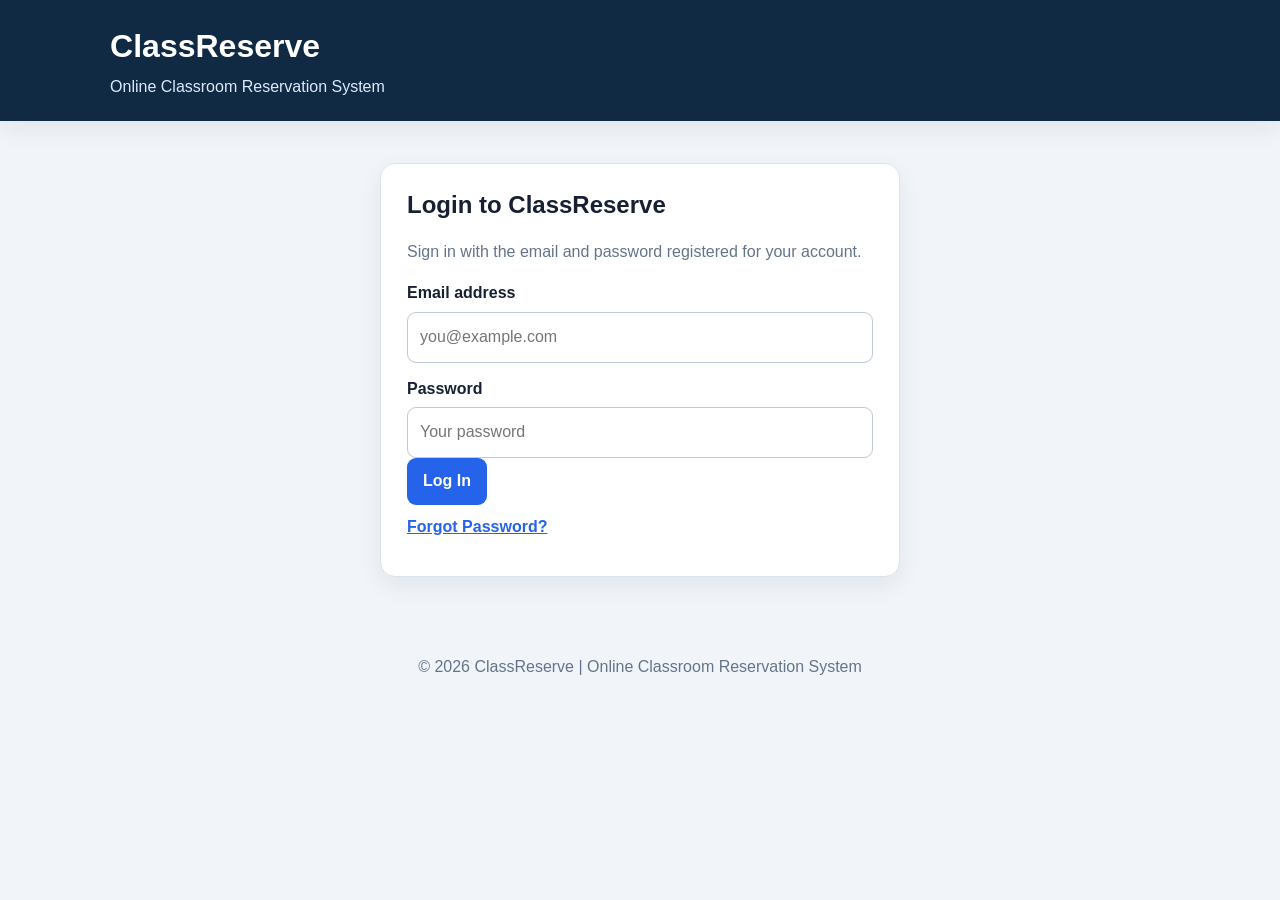
==== onlineclassroomreservationsystem-main/index.html @ c758999a "Add files via upload" ====
<!DOCTYPE html>
<html lang="en">
<head>
  <meta charset="UTF-8">
  <meta name="viewport" content="width=device-width, initial-scale=1.0">
  <title>ClassReserve | Classroom Reservation System</title>
  <link rel="stylesheet" href="style.css">
</head>
<body>
  <header class="site-header"><div class="container"><div><h1>ClassReserve</h1><p>Online Classroom Reservation System</p></div></div></header>
  <main class="container">
    <section id="login-section" class="card auth-card">
      <h2>Login to ClassReserve</h2>
      <p>Sign in with the email and password registered for your account.</p>
      <form id="login-form">
        <label for="email">Email address</label><input type="email" id="email" placeholder="you@example.com" autocomplete="username" required>
        <label for="password">Password</label><input type="password" id="password" placeholder="Your password" autocomplete="current-password" required>
        <p id="login-error" class="message error" role="alert" hidden></p>
        <button id="login-button" class="primary-button" type="submit">Log In</button>
      </form>
      <button id="forgot-password-button" class="link-button" type="button">Forgot Password?</button>
      <form id="reset-password-form" hidden>
        <h3>Reset your password</h3><p>Enter your account email. Supabase will send you a password-reset link.</p>
        <label for="reset-email">Email address</label><input type="email" id="reset-email" required>
        <button class="primary-button" type="submit">Send reset email</button>
      </form>
      <form id="new-password-form" hidden>
        <h3>Choose a new password</h3><label for="new-password">New password</label><input type="password" id="new-password" minlength="8" required>
        <button class="primary-button" type="submit">Save new password</button>
      </form>
    </section>

    <section id="dashboard-section" class="card" hidden>
      <div class="dashboard-header"><div><h2 id="dashboard-title">Dashboard</h2><p id="welcome-message"></p></div><button id="logout-button" class="logout-button" type="button">Log Out</button></div>
      <nav class="navigation" aria-label="Main navigation">
        <button type="button" data-view="dashboard" class="nav-dashboard">Dashboard</button>
        <button type="button" data-view="rooms" class="nav-rooms">Classrooms</button>
        <button type="button" data-view="reservations" class="nav-reservations">Reservations / Requests</button>
        <button type="button" data-view="history" class="nav-history">Request History</button>
      </nav>
      <p id="app-message" class="message" role="status" aria-live="polite"></p>
      <div id="dashboard-content" aria-live="polite"></div>
    </section>
  </main>
  <footer><p>© 2026 ClassReserve | Online Classroom Reservation System</p></footer>
  <script src="supabase-config.js"></script>
  <script type="module" src="script.js"></script>
</body>
</html>
---- onlineclassroomreservationsystem-main/style.css ----
:root{--ink:#172033;--muted:#64748b;--bg:#f1f5f9;--white:#fff;--line:#dbe3ee;--blue:#2563eb;--blue-dark:#1d4ed8;--teal:#0f766e;--purple:#7c3aed;--amber:#b45309;--green:#15803d;--red:#b91c1c;--radius:15px;--shadow:0 8px 24px rgba(15,23,42,.07)}
*{box-sizing:border-box}body{margin:0;background:var(--bg);color:var(--ink);font:16px/1.55 Inter,"Segoe UI",Arial,sans-serif}button,input{font:inherit}button{cursor:pointer;border:0;border-radius:9px;padding:11px 16px;color:#fff;font-weight:700}button:disabled{opacity:.55;cursor:not-allowed}.site-header{background:#102a43;color:#fff;padding:22px 5%;box-shadow:var(--shadow)}.site-header h1{margin:0;color:#fff}.site-header p{margin:3px 0 0;color:#dbeafe}.container{width:min(1120px,92%);margin:auto}.card{margin:30px 0;background:var(--white);padding:26px;border:1px solid var(--line);border-radius:var(--radius);box-shadow:var(--shadow)}.auth-card{max-width:520px;margin:42px auto}h2,h3{line-height:1.25}h2{margin-top:0}p{color:var(--muted)}label{display:block;margin:14px 0 6px;font-weight:700}input{width:100%;padding:12px;border:1px solid #bdc9d8;border-radius:9px;background:#fff}input:focus{outline:3px solid #bfdbfe;border-color:var(--blue)}.primary-button{background:var(--blue)}.primary-button:hover{background:var(--blue-dark)}.link-button{background:transparent;color:var(--blue);padding:10px 0;text-decoration:underline}.secondary-button,.logout-button{background:#475569}.dashboard-header{display:flex;justify-content:space-between;align-items:center;gap:16px}.navigation{display:flex;flex-wrap:wrap;gap:10px;margin:20px 0;padding:12px;background:#eef2f7;border-radius:12px}.navigation button{background:#475569}.navigation .nav-dashboard{background:#2563eb}.navigation .nav-rooms{background:#0f766e}.navigation .nav-reservations{background:#b45309}.navigation .nav-history{background:#7c3aed}.navigation button.active{outline:3px solid #0f172a;outline-offset:2px;filter:brightness(.88)}.stat-grid{display:grid;grid-template-columns:repeat(auto-fit,minmax(190px,1fr));gap:14px}.stat-card{padding:20px;border-radius:12px;background:#eff6ff;border-left:5px solid var(--blue)}.stat-card span{display:block;color:var(--muted);font-weight:700}.stat-card strong{font-size:2rem;color:var(--blue)}.pending-stat{background:#fffbeb;border-color:#d97706}.pending-stat strong{color:#b45309}.room-grid{display:grid;grid-template-columns:repeat(auto-fit,minmax(220px,1fr));gap:16px}.room-card{padding:20px;border:1px solid var(--line);border-radius:12px;background:#f8fafc}.room-card h4{margin:0;color:#0f766e;font-size:1.1rem}.booking-form{max-width:560px}.booking-form button{margin-top:16px}.table-wrap{overflow-x:auto}table{width:100%;border-collapse:collapse;background:#fff}th,td{padding:13px;text-align:left;border-bottom:1px solid var(--line);white-space:nowrap}th{background:#eaf0f8}.status{display:inline-block;padding:5px 11px;border-radius:20px;font-weight:800;font-size:.85rem}.status-pending{background:#fef3c7;color:#92400e}.status-approved{background:#dcfce7;color:#166534}.status-rejected{background:#fee2e2;color:#991b1b}.approve-button{background:#15803d;padding:8px 12px}.reject-button{background:#b91c1c;padding:8px 12px}.message{font-weight:650}.error{color:#b91c1c}.success{color:#15803d}.muted{color:var(--muted)}footer{text-align:center;padding:20px;color:var(--muted)}[hidden]{display:none!important}@media(max-width:600px){.dashboard-header{align-items:flex-start;flex-direction:column}.card{padding:18px}.navigation{display:grid;grid-template-columns:1fr 1fr}.navigation button{padding:10px 7px;font-size:.9rem}}
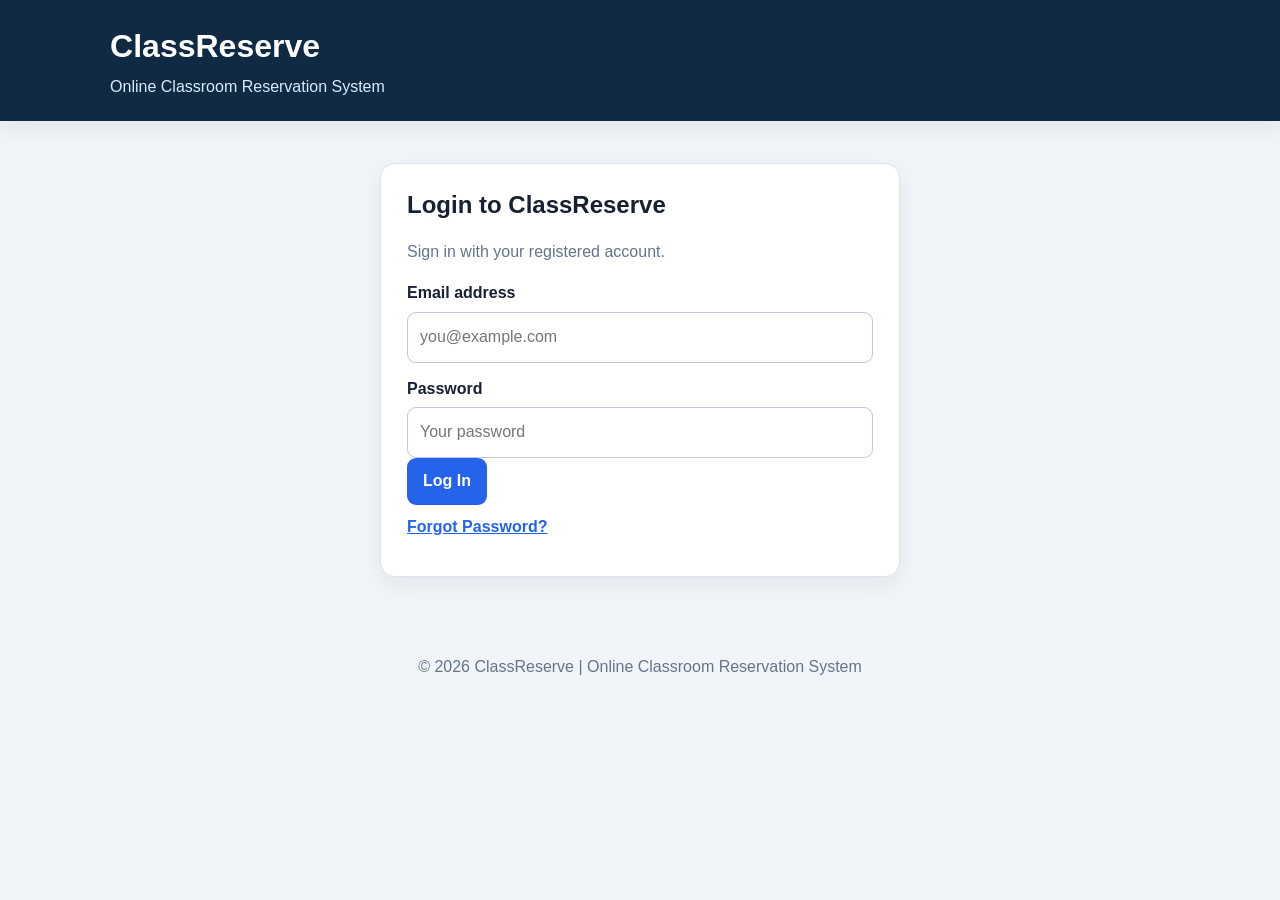
==== commit 1cf08e9d: "Update index.html" ====
--- a/onlineclassroomreservationsystem-main/index.html
+++ b/onlineclassroomreservationsystem-main/index.html
@@ -6,44 +6,163 @@
   <title>ClassReserve | Classroom Reservation System</title>
   <link rel="stylesheet" href="style.css">
 </head>
+
 <body>
-  <header class="site-header"><div class="container"><div><h1>ClassReserve</h1><p>Online Classroom Reservation System</p></div></div></header>
+
+  <header class="site-header">
+    <div class="container">
+      <h1>ClassReserve</h1>
+      <p>Online Classroom Reservation System</p>
+    </div>
+  </header>
+
   <main class="container">
+
+    <!-- LOGIN PAGE -->
     <section id="login-section" class="card auth-card">
       <h2>Login to ClassReserve</h2>
-      <p>Sign in with the email and password registered for your account.</p>
+      <p>Sign in with your registered account.</p>
+
       <form id="login-form">
-        <label for="email">Email address</label><input type="email" id="email" placeholder="you@example.com" autocomplete="username" required>
-        <label for="password">Password</label><input type="password" id="password" placeholder="Your password" autocomplete="current-password" required>
-        <p id="login-error" class="message error" role="alert" hidden></p>
-        <button id="login-button" class="primary-button" type="submit">Log In</button>
+        <label for="email">Email address</label>
+        <input type="email" id="email"
+               placeholder="you@example.com"
+               autocomplete="username" required>
+
+        <label for="password">Password</label>
+        <input type="password" id="password"
+               placeholder="Your password"
+               autocomplete="current-password" required>
+
+        <p id="login-error" class="message error"
+           role="alert" hidden></p>
+
+        <button id="login-button"
+                class="primary-button" type="submit">
+          Log In
+        </button>
       </form>
-      <button id="forgot-password-button" class="link-button" type="button">Forgot Password?</button>
+
+      <button id="forgot-password-button"
+              class="link-button" type="button">
+        Forgot Password?
+      </button>
+
       <form id="reset-password-form" hidden>
-        <h3>Reset your password</h3><p>Enter your account email. Supabase will send you a password-reset link.</p>
-        <label for="reset-email">Email address</label><input type="email" id="reset-email" required>
-        <button class="primary-button" type="submit">Send reset email</button>
+        <h3>Reset your password</h3>
+        <p>Enter your email to receive a reset link.</p>
+
+        <label for="reset-email">Email address</label>
+        <input type="email" id="reset-email" required>
+
+        <button class="primary-button" type="submit">
+          Send reset email
+        </button>
       </form>
+
       <form id="new-password-form" hidden>
-        <h3>Choose a new password</h3><label for="new-password">New password</label><input type="password" id="new-password" minlength="8" required>
-        <button class="primary-button" type="submit">Save new password</button>
+        <h3>Choose a new password</h3>
+
+        <label for="new-password">New password</label>
+        <input type="password" id="new-password"
+               minlength="8" required>
+
+        <button class="primary-button" type="submit">
+          Save new password
+        </button>
       </form>
     </section>
 
+    <!-- MAIN DASHBOARD -->
     <section id="dashboard-section" class="card" hidden>
-      <div class="dashboard-header"><div><h2 id="dashboard-title">Dashboard</h2><p id="welcome-message"></p></div><button id="logout-button" class="logout-button" type="button">Log Out</button></div>
-      <nav class="navigation" aria-label="Main navigation">
-        <button type="button" data-view="dashboard" class="nav-dashboard">Dashboard</button>
-        <button type="button" data-view="rooms" class="nav-rooms">Classrooms</button>
-        <button type="button" data-view="reservations" class="nav-reservations">Reservations / Requests</button>
-        <button type="button" data-view="history" class="nav-history">Request History</button>
-      </nav>
-      <p id="app-message" class="message" role="status" aria-live="polite"></p>
-      <div id="dashboard-content" aria-live="polite"></div>
+
+      <div class="dashboard-header">
+        <div>
+          <h2 id="dashboard-title">Dashboard</h2>
+          <p id="welcome-message"></p>
+        </div>
+
+        <button id="logout-button"
+                class="logout-button" type="button">
+          Log Out
+        </button>
+      </div>
+
+      <div class="dashboard-layout">
+
+        <!-- SIDEBAR -->
+        <aside class="dashboard-sidebar">
+
+          <div class="sidebar-brand">
+            <span class="brand-mark">CR</span>
+            <div>
+              <strong>ClassReserve</strong>
+              <small>Campus Management</small>
+            </div>
+          </div>
+
+          <p class="sidebar-label">WORKSPACE</p>
+
+          <nav class="navigation"
+               aria-label="Main navigation">
+
+            <button type="button"
+                    data-view="dashboard"
+                    class="nav-dashboard">
+              Overview
+            </button>
+
+            <button type="button"
+                    data-view="rooms"
+                    class="nav-rooms">
+              Classrooms
+            </button>
+
+            <button type="button"
+                    data-view="reservations"
+                    class="nav-reservations">
+              Reservation Requests
+            </button>
+
+            <button type="button"
+                    data-view="history"
+                    class="nav-history">
+              Reservation History
+            </button>
+
+          </nav>
+
+          <div class="sidebar-bottom">
+            <small>ClassReserve Campus Edition</small>
+          </div>
+
+        </aside>
+
+        <!-- DASHBOARD CONTENT -->
+        <div class="dashboard-main">
+
+          <p id="app-message"
+             class="message"
+             role="status"
+             aria-live="polite"></p>
+
+          <div id="dashboard-content"
+               aria-live="polite"></div>
+
+        </div>
+
+      </div>
+
     </section>
+
   </main>
-  <footer><p>© 2026 ClassReserve | Online Classroom Reservation System</p></footer>
+
+  <footer>
+    <p>© 2026 ClassReserve | Online Classroom Reservation System</p>
+  </footer>
+
   <script src="supabase-config.js"></script>
   <script type="module" src="script.js"></script>
+
 </body>
 </html>
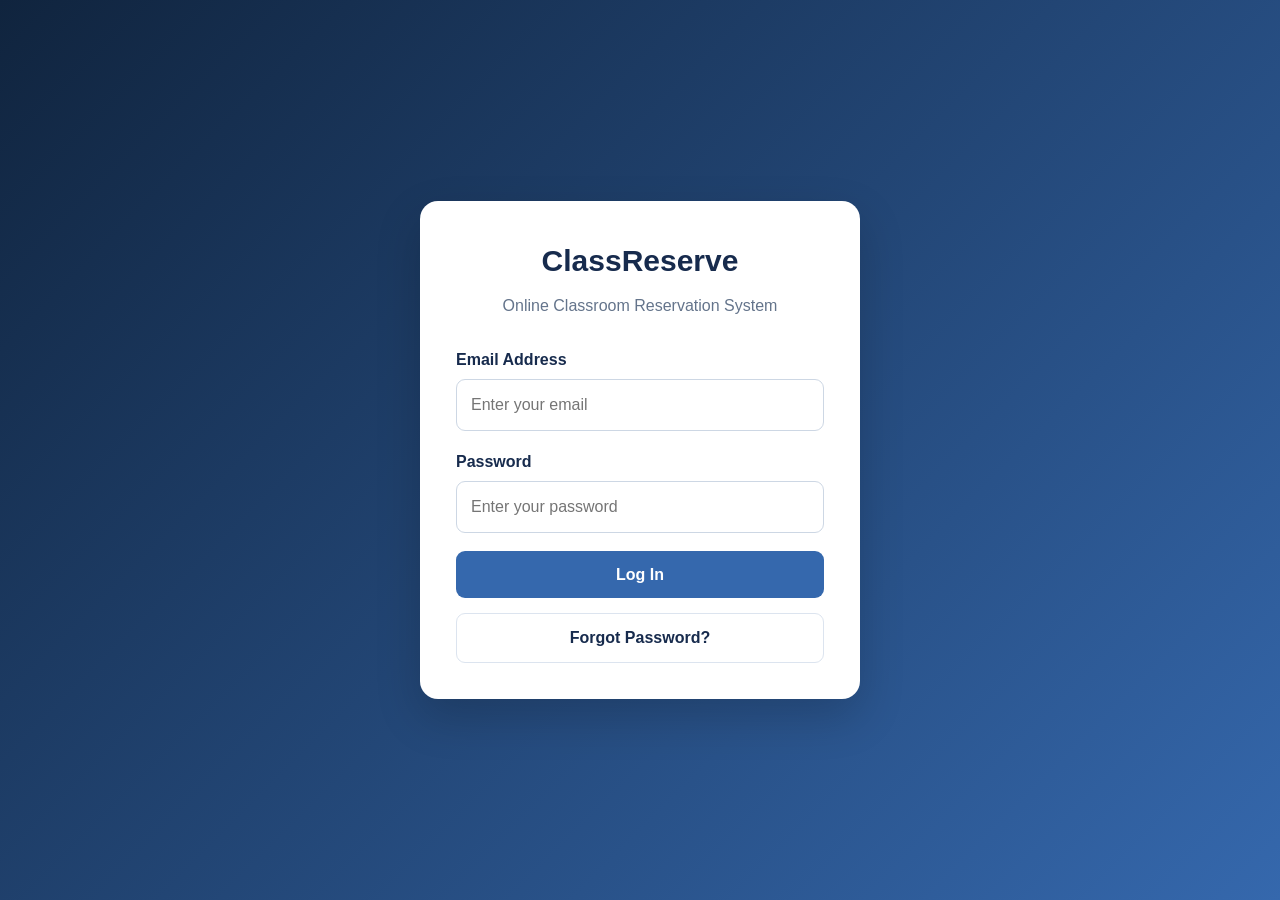
==== commit 96165471: "Update index.html" ====
--- a/onlineclassroomreservationsystem-main/index.html
+++ b/onlineclassroomreservationsystem-main/index.html
@@ -1,168 +1,228 @@
+
 <!DOCTYPE html>
 <html lang="en">
 <head>
   <meta charset="UTF-8">
   <meta name="viewport" content="width=device-width, initial-scale=1.0">
-  <title>ClassReserve | Classroom Reservation System</title>
+
+  <title>ClassReserve | Online Classroom Reservation System</title>
+
   <link rel="stylesheet" href="style.css">
 </head>
 
 <body>
 
-  <header class="site-header">
-    <div class="container">
+  <!-- LOGIN PAGE -->
+  <section id="login-section" class="login-page">
+
+    <div class="login-card">
+
       <h1>ClassReserve</h1>
-      <p>Online Classroom Reservation System</p>
-    </div>
-  </header>
-
-  <main class="container">
-
-    <!-- LOGIN PAGE -->
-    <section id="login-section" class="card auth-card">
-      <h2>Login to ClassReserve</h2>
-      <p>Sign in with your registered account.</p>
+      <p class="login-subtitle">
+        Online Classroom Reservation System
+      </p>
 
       <form id="login-form">
-        <label for="email">Email address</label>
-        <input type="email" id="email"
-               placeholder="you@example.com"
-               autocomplete="username" required>
-
-        <label for="password">Password</label>
-        <input type="password" id="password"
-               placeholder="Your password"
-               autocomplete="current-password" required>
-
-        <p id="login-error" class="message error"
-           role="alert" hidden></p>
-
-        <button id="login-button"
-                class="primary-button" type="submit">
+
+        <div class="form-group">
+          <label for="email">Email Address</label>
+          <input
+            type="email"
+            id="email"
+            placeholder="Enter your email"
+            autocomplete="email"
+            required
+          >
+        </div>
+
+        <div class="form-group">
+          <label for="password">Password</label>
+          <input
+            type="password"
+            id="password"
+            placeholder="Enter your password"
+            autocomplete="current-password"
+            required
+          >
+        </div>
+
+        <button
+          type="submit"
+          id="login-button"
+          class="btn btn-primary"
+        >
           Log In
         </button>
+
+        <p id="login-error" hidden></p>
+
       </form>
 
-      <button id="forgot-password-button"
-              class="link-button" type="button">
+      <button
+        type="button"
+        id="forgot-password-button"
+        class="btn btn-outline"
+        style="margin-top: 15px; width: 100%;"
+      >
         Forgot Password?
       </button>
 
-      <form id="reset-password-form" hidden>
-        <h3>Reset your password</h3>
-        <p>Enter your email to receive a reset link.</p>
-
-        <label for="reset-email">Email address</label>
-        <input type="email" id="reset-email" required>
-
-        <button class="primary-button" type="submit">
-          Send reset email
+      <form
+        id="reset-password-form"
+        class="hidden"
+        style="margin-top: 20px;"
+      >
+        <h3>Reset Password</h3>
+
+        <div class="form-group">
+          <label for="reset-email">Email Address</label>
+          <input
+            type="email"
+            id="reset-email"
+            placeholder="Enter your registered email"
+            required
+          >
+        </div>
+
+        <button type="submit">
+          Send Reset Link
         </button>
       </form>
 
-      <form id="new-password-form" hidden>
-        <h3>Choose a new password</h3>
-
-        <label for="new-password">New password</label>
-        <input type="password" id="new-password"
-               minlength="8" required>
-
-        <button class="primary-button" type="submit">
-          Save new password
+      <form
+        id="new-password-form"
+        class="hidden"
+        style="margin-top: 20px;"
+      >
+        <h3>Set New Password</h3>
+
+        <div class="form-group">
+          <label for="new-password">New Password</label>
+          <input
+            type="password"
+            id="new-password"
+            minlength="6"
+            required
+          >
+        </div>
+
+        <button type="submit">
+          Update Password
         </button>
       </form>
-    </section>
-
-    <!-- MAIN DASHBOARD -->
-    <section id="dashboard-section" class="card" hidden>
-
-      <div class="dashboard-header">
-        <div>
-          <h2 id="dashboard-title">Dashboard</h2>
-          <p id="welcome-message"></p>
-        </div>
-
-        <button id="logout-button"
-                class="logout-button" type="button">
-          Log Out
-        </button>
-      </div>
-
-      <div class="dashboard-layout">
-
-        <!-- SIDEBAR -->
-        <aside class="dashboard-sidebar">
-
-          <div class="sidebar-brand">
-            <span class="brand-mark">CR</span>
-            <div>
-              <strong>ClassReserve</strong>
-              <small>Campus Management</small>
-            </div>
+
+    </div>
+  </section>
+
+
+  <!-- MAIN DASHBOARD -->
+  <section id="dashboard-section" class="hidden">
+
+    <div class="dashboard-layout">
+
+      <!-- SIDEBAR -->
+      <aside class="dashboard-sidebar">
+
+        <div class="sidebar-brand">
+          <h2>ClassReserve</h2>
+          <p>Classroom Management System</p>
+        </div>
+
+        <nav class="sidebar-nav" aria-label="Main navigation">
+
+          <button
+            type="button"
+            class="active"
+            data-view="dashboard"
+          >
+            Dashboard
+          </button>
+
+          <button
+            type="button"
+            data-view="rooms"
+          >
+            Classrooms
+          </button>
+
+          <button
+            type="button"
+            data-view="reservations"
+          >
+            Reservations / Requests
+          </button>
+
+          <button
+            type="button"
+            data-view="history"
+          >
+            Request History
+          </button>
+
+        </nav>
+
+        <div class="sidebar-footer">
+          <button type="button" id="logout-button">
+            Log Out
+          </button>
+        </div>
+
+      </aside>
+
+
+      <!-- DASHBOARD CONTENT -->
+      <main class="dashboard-main">
+
+        <header class="dashboard-header">
+
+          <div>
+            <h1 id="dashboard-title">
+              ClassReserve Dashboard
+            </h1>
+
+            <p id="welcome-message">
+              Welcome to ClassReserve
+            </p>
           </div>
 
-          <p class="sidebar-label">WORKSPACE</p>
-
-          <nav class="navigation"
-               aria-label="Main navigation">
-
-            <button type="button"
-                    data-view="dashboard"
-                    class="nav-dashboard">
-              Overview
-            </button>
-
-            <button type="button"
-                    data-view="rooms"
-                    class="nav-rooms">
-              Classrooms
-            </button>
-
-            <button type="button"
-                    data-view="reservations"
-                    class="nav-reservations">
-              Reservation Requests
-            </button>
-
-            <button type="button"
-                    data-view="history"
-                    class="nav-history">
-              Reservation History
-            </button>
-
-          </nav>
-
-          <div class="sidebar-bottom">
-            <small>ClassReserve Campus Edition</small>
+          <div class="header-actions">
+            <span class="role-badge">
+              Classroom Reservation System
+            </span>
           </div>
 
-        </aside>
-
-        <!-- DASHBOARD CONTENT -->
-        <div class="dashboard-main">
-
-          <p id="app-message"
-             class="message"
-             role="status"
-             aria-live="polite"></p>
-
-          <div id="dashboard-content"
-               aria-live="polite"></div>
-
-        </div>
-
-      </div>
-
-    </section>
-
-  </main>
-
-  <footer>
-    <p>© 2026 ClassReserve | Online Classroom Reservation System</p>
-  </footer>
-
+        </header>
+
+        <!-- NOTIFICATIONS -->
+        <div id="app-message" hidden></div>
+
+        <!-- DYNAMIC CONTENT -->
+        <div id="dashboard-content">
+
+          <div class="loading">
+            Loading dashboard...
+          </div>
+
+        </div>
+
+        <footer class="app-footer">
+          ClassReserve &copy; 2026
+          | Online Classroom Reservation System
+        </footer>
+
+      </main>
+
+    </div>
+
+  </section>
+
+
+  <!-- SUPABASE CONFIGURATION -->
   <script src="supabase-config.js"></script>
+
+  <!-- MAIN JAVASCRIPT -->
   <script type="module" src="script.js"></script>
 
 </body>
 </html>
+
--- a/onlineclassroomreservationsystem-main/style.css
+++ b/onlineclassroomreservationsystem-main/style.css
@@ -1,2 +1,668 @@
-:root{--ink:#172033;--muted:#64748b;--bg:#f1f5f9;--white:#fff;--line:#dbe3ee;--blue:#2563eb;--blue-dark:#1d4ed8;--teal:#0f766e;--purple:#7c3aed;--amber:#b45309;--green:#15803d;--red:#b91c1c;--radius:15px;--shadow:0 8px 24px rgba(15,23,42,.07)}
-*{box-sizing:border-box}body{margin:0;background:var(--bg);color:var(--ink);font:16px/1.55 Inter,"Segoe UI",Arial,sans-serif}button,input{font:inherit}button{cursor:pointer;border:0;border-radius:9px;padding:11px 16px;color:#fff;font-weight:700}button:disabled{opacity:.55;cursor:not-allowed}.site-header{background:#102a43;color:#fff;padding:22px 5%;box-shadow:var(--shadow)}.site-header h1{margin:0;color:#fff}.site-header p{margin:3px 0 0;color:#dbeafe}.container{width:min(1120px,92%);margin:auto}.card{margin:30px 0;background:var(--white);padding:26px;border:1px solid var(--line);border-radius:var(--radius);box-shadow:var(--shadow)}.auth-card{max-width:520px;margin:42px auto}h2,h3{line-height:1.25}h2{margin-top:0}p{color:var(--muted)}label{display:block;margin:14px 0 6px;font-weight:700}input{width:100%;padding:12px;border:1px solid #bdc9d8;border-radius:9px;background:#fff}input:focus{outline:3px solid #bfdbfe;border-color:var(--blue)}.primary-button{background:var(--blue)}.primary-button:hover{background:var(--blue-dark)}.link-button{background:transparent;color:var(--blue);padding:10px 0;text-decoration:underline}.secondary-button,.logout-button{background:#475569}.dashboard-header{display:flex;justify-content:space-between;align-items:center;gap:16px}.navigation{display:flex;flex-wrap:wrap;gap:10px;margin:20px 0;padding:12px;background:#eef2f7;border-radius:12px}.navigation button{background:#475569}.navigation .nav-dashboard{background:#2563eb}.navigation .nav-rooms{background:#0f766e}.navigation .nav-reservations{background:#b45309}.navigation .nav-history{background:#7c3aed}.navigation button.active{outline:3px solid #0f172a;outline-offset:2px;filter:brightness(.88)}.stat-grid{display:grid;grid-template-columns:repeat(auto-fit,minmax(190px,1fr));gap:14px}.stat-card{padding:20px;border-radius:12px;background:#eff6ff;border-left:5px solid var(--blue)}.stat-card span{display:block;color:var(--muted);font-weight:700}.stat-card strong{font-size:2rem;color:var(--blue)}.pending-stat{background:#fffbeb;border-color:#d97706}.pending-stat strong{color:#b45309}.room-grid{display:grid;grid-template-columns:repeat(auto-fit,minmax(220px,1fr));gap:16px}.room-card{padding:20px;border:1px solid var(--line);border-radius:12px;background:#f8fafc}.room-card h4{margin:0;color:#0f766e;font-size:1.1rem}.booking-form{max-width:560px}.booking-form button{margin-top:16px}.table-wrap{overflow-x:auto}table{width:100%;border-collapse:collapse;background:#fff}th,td{padding:13px;text-align:left;border-bottom:1px solid var(--line);white-space:nowrap}th{background:#eaf0f8}.status{display:inline-block;padding:5px 11px;border-radius:20px;font-weight:800;font-size:.85rem}.status-pending{background:#fef3c7;color:#92400e}.status-approved{background:#dcfce7;color:#166534}.status-rejected{background:#fee2e2;color:#991b1b}.approve-button{background:#15803d;padding:8px 12px}.reject-button{background:#b91c1c;padding:8px 12px}.message{font-weight:650}.error{color:#b91c1c}.success{color:#15803d}.muted{color:var(--muted)}footer{text-align:center;padding:20px;color:var(--muted)}[hidden]{display:none!important}@media(max-width:600px){.dashboard-header{align-items:flex-start;flex-direction:column}.card{padding:18px}.navigation{display:grid;grid-template-columns:1fr 1fr}.navigation button{padding:10px 7px;font-size:.9rem}}
+
+/* ======================================
+   CLASSRESERVE - MODERN UNIVERSITY UI
+   ====================================== */
+
+:root {
+  --navy: #172b4d;
+  --navy-dark: #10243e;
+  --blue: #3568ad;
+  --blue-light: #eaf2ff;
+  --background: #f3f6fa;
+  --white: #ffffff;
+  --text: #24344d;
+  --muted: #64748b;
+  --border: #dce4ef;
+  --success: #16835d;
+  --warning: #b7791f;
+  --danger: #c43c45;
+  --radius: 14px;
+  --shadow: 0 8px 28px rgba(20, 43, 78, 0.07);
+}
+
+* {
+  box-sizing: border-box;
+}
+
+body {
+  margin: 0;
+  font-family: Arial, Helvetica, sans-serif;
+  background: var(--background);
+  color: var(--text);
+  line-height: 1.6;
+}
+
+h1, h2, h3, h4 {
+  color: var(--navy);
+  margin-top: 0;
+}
+
+p {
+  margin-top: 0;
+}
+
+button, input, select, textarea {
+  font: inherit;
+}
+
+button {
+  cursor: pointer;
+}
+
+button:disabled {
+  opacity: 0.55;
+  cursor: not-allowed;
+}
+
+a {
+  color: var(--blue);
+  text-decoration: none;
+}
+
+a:hover {
+  text-decoration: underline;
+}
+
+/* GENERAL */
+
+.hidden,
+[hidden] {
+  display: none !important;
+}
+
+.container {
+  width: min(1150px, 94%);
+  margin: 0 auto;
+}
+
+.card,
+.panel,
+.stat-card {
+  background: var(--white);
+  border: 1px solid var(--border);
+  border-radius: var(--radius);
+  padding: 24px;
+  box-shadow: var(--shadow);
+}
+
+.muted,
+.text-muted {
+  color: var(--muted);
+}
+
+.section-title {
+  margin-bottom: 20px;
+  font-size: 23px;
+  font-weight: 700;
+}
+
+/* BUTTONS */
+
+.btn,
+button[type="submit"] {
+  background: var(--blue);
+  color: var(--white);
+  border: none;
+  border-radius: 9px;
+  padding: 11px 18px;
+  font-weight: 600;
+  transition: 0.2s ease;
+}
+
+.btn:hover,
+button[type="submit"]:hover {
+  background: #28548f;
+}
+
+.btn-primary {
+  background: var(--blue);
+  color: white;
+}
+
+.btn-success {
+  background: var(--success);
+  color: white;
+}
+
+.btn-danger {
+  background: var(--danger);
+  color: white;
+}
+
+.btn-secondary {
+  background: #e9eef5;
+  color: var(--navy);
+}
+
+.btn-outline {
+  background: transparent;
+  border: 1px solid var(--border);
+  color: var(--navy);
+}
+
+.btn-small {
+  padding: 7px 12px;
+  font-size: 13px;
+}
+
+/* FORMS */
+
+.form-group {
+  margin-bottom: 18px;
+}
+
+label {
+  display: block;
+  margin-bottom: 7px;
+  font-weight: 600;
+  color: var(--navy);
+}
+
+input,
+select,
+textarea {
+  width: 100%;
+  padding: 12px 14px;
+  border: 1px solid #cdd7e4;
+  border-radius: 9px;
+  background: white;
+  color: var(--text);
+  outline: none;
+}
+
+input:focus,
+select:focus,
+textarea:focus {
+  border-color: var(--blue);
+  box-shadow: 0 0 0 3px rgba(53, 104, 173, 0.12);
+}
+
+textarea {
+  resize: vertical;
+  min-height: 100px;
+}
+
+/* LOGIN PAGE */
+
+.login-page,
+#login-section {
+  min-height: 100vh;
+  display: flex;
+  justify-content: center;
+  align-items: center;
+  padding: 30px 16px;
+  background: linear-gradient(135deg, #10243e, #3568ad);
+}
+
+.login-container,
+.login-card {
+  background: white;
+  width: 100%;
+  max-width: 440px;
+  padding: 36px;
+  border-radius: 18px;
+  box-shadow: 0 18px 45px rgba(0, 0, 0, 0.18);
+}
+
+.login-card h1,
+.login-container h1 {
+  text-align: center;
+  margin-bottom: 8px;
+  font-size: 30px;
+}
+
+.login-subtitle {
+  text-align: center;
+  color: var(--muted);
+  margin-bottom: 28px;
+}
+
+#login-form button[type="submit"] {
+  width: 100%;
+}
+
+#login-error {
+  color: var(--danger);
+  margin-top: 12px;
+  font-size: 14px;
+}
+
+/* DASHBOARD LAYOUT */
+
+.dashboard-layout {
+  display: flex;
+  min-height: 100vh;
+}
+
+.dashboard-sidebar {
+  width: 250px;
+  min-width: 250px;
+  background: var(--navy);
+  color: white;
+  padding: 28px 16px;
+  display: flex;
+  flex-direction: column;
+}
+
+.sidebar-brand {
+  padding: 0 14px 26px;
+  border-bottom: 1px solid rgba(255, 255, 255, 0.12);
+  margin-bottom: 25px;
+}
+
+.sidebar-brand h1,
+.sidebar-brand h2 {
+  color: white;
+  margin-bottom: 4px;
+  font-size: 24px;
+}
+
+.sidebar-brand p {
+  font-size: 12px;
+  color: #bbcee6;
+  margin-bottom: 0;
+}
+
+.sidebar-nav {
+  display: flex;
+  flex-direction: column;
+  gap: 7px;
+}
+
+.sidebar-nav button,
+.sidebar-link,
+.nav-button {
+  width: 100%;
+  display: flex;
+  align-items: center;
+  text-align: left;
+  gap: 12px;
+  background: transparent;
+  color: #d5e1f2;
+  border: none;
+  border-radius: 9px;
+  padding: 13px 15px;
+  font-weight: 600;
+}
+
+.sidebar-nav button:hover,
+.sidebar-link:hover,
+.nav-button:hover {
+  background: rgba(255, 255, 255, 0.1);
+  color: white;
+}
+
+.sidebar-nav button.active,
+.sidebar-link.active,
+.nav-button.active {
+  background: var(--blue);
+  color: white;
+}
+
+.sidebar-footer {
+  margin-top: auto;
+  padding-top: 25px;
+}
+
+.sidebar-footer button {
+  width: 100%;
+  background: #284467;
+  color: white;
+  border: none;
+  padding: 12px;
+  border-radius: 9px;
+}
+
+/* MAIN CONTENT */
+
+.dashboard-main {
+  flex: 1;
+  min-width: 0;
+  padding: 30px 36px;
+}
+
+.dashboard-header {
+  display: flex;
+  justify-content: space-between;
+  align-items: center;
+  gap: 18px;
+  margin-bottom: 30px;
+}
+
+.dashboard-header h1,
+.dashboard-header h2 {
+  margin-bottom: 5px;
+}
+
+.dashboard-header p {
+  color: var(--muted);
+  margin-bottom: 0;
+}
+
+.header-actions {
+  display: flex;
+  align-items: center;
+  gap: 12px;
+}
+
+.role-badge {
+  background: var(--blue-light);
+  color: var(--blue);
+  padding: 7px 13px;
+  border-radius: 20px;
+  font-size: 13px;
+  font-weight: bold;
+}
+
+/* DASHBOARD STATISTICS */
+
+.stats-grid,
+.dashboard-stats {
+  display: grid;
+  grid-template-columns: repeat(4, minmax(0, 1fr));
+  gap: 18px;
+  margin-bottom: 26px;
+}
+
+.stat-card {
+  padding: 22px;
+}
+
+.stat-card h3,
+.stat-card .stat-label {
+  font-size: 13px;
+  color: var(--muted);
+  margin-bottom: 12px;
+  font-weight: 600;
+}
+
+.stat-card .stat-value,
+.stat-number {
+  font-size: 31px;
+  font-weight: 800;
+  color: var(--navy);
+  line-height: 1.2;
+}
+
+.stat-card .stat-description {
+  font-size: 12px;
+  color: var(--muted);
+  margin-top: 8px;
+}
+
+/* CONTENT SECTIONS */
+
+.content-grid {
+  display: grid;
+  grid-template-columns: repeat(2, minmax(0, 1fr));
+  gap: 20px;
+}
+
+.content-section {
+  background: white;
+  border: 1px solid var(--border);
+  border-radius: var(--radius);
+  padding: 24px;
+  margin-bottom: 22px;
+  box-shadow: var(--shadow);
+}
+
+.section-header {
+  display: flex;
+  justify-content: space-between;
+  align-items: center;
+  gap: 15px;
+  margin-bottom: 20px;
+}
+
+.section-header h2,
+.section-header h3 {
+  margin: 0;
+}
+
+/* CLASSROOM CARDS */
+
+.classroom-grid,
+.rooms-grid {
+  display: grid;
+  grid-template-columns: repeat(3, minmax(0, 1fr));
+  gap: 18px;
+}
+
+.classroom-card,
+.room-card {
+  background: white;
+  border: 1px solid var(--border);
+  border-radius: 13px;
+  padding: 22px;
+  box-shadow: var(--shadow);
+}
+
+.classroom-card h3,
+.room-card h3 {
+  font-size: 18px;
+  margin-bottom: 12px;
+}
+
+.room-details {
+  display: flex;
+  flex-direction: column;
+  gap: 8px;
+  color: var(--muted);
+  font-size: 14px;
+}
+
+.room-capacity {
+  color: var(--blue);
+  font-weight: 700;
+}
+
+/* TABLES */
+
+.table-container,
+.table-responsive {
+  width: 100%;
+  overflow-x: auto;
+  background: white;
+  border-radius: 12px;
+  border: 1px solid var(--border);
+}
+
+table {
+  width: 100%;
+  border-collapse: collapse;
+  font-size: 14px;
+}
+
+thead {
+  background: #eef3f9;
+}
+
+th {
+  text-align: left;
+  color: var(--navy);
+  padding: 14px 16px;
+  font-weight: 700;
+  white-space: nowrap;
+}
+
+td {
+  padding: 14px 16px;
+  border-top: 1px solid var(--border);
+}
+
+tbody tr:hover {
+  background: #f8fafd;
+}
+
+/* RESERVATION STATUS */
+
+.status,
+.status-badge {
+  display: inline-block;
+  padding: 5px 11px;
+  border-radius: 20px;
+  font-size: 12px;
+  font-weight: 700;
+}
+
+.status-pending {
+  background: #fff4da;
+  color: #a66a12;
+}
+
+.status-approved {
+  background: #def7eb;
+  color: #13764d;
+}
+
+.status-rejected {
+  background: #fde7e8;
+  color: #b9343e;
+}
+
+.status-cancelled {
+  background: #e9edf2;
+  color: #526174;
+}
+
+/* ALERTS */
+
+.alert,
+.message,
+#app-message {
+  padding: 13px 16px;
+  border-radius: 10px;
+  margin-bottom: 18px;
+  background: #eaf2ff;
+  color: #28548f;
+}
+
+.alert-success {
+  background: #e0f6eb;
+  color: #146d4c;
+}
+
+.alert-error,
+.error-message {
+  background: #fde9ea;
+  color: #b92f3c;
+}
+
+.alert-warning {
+  background: #fff4dc;
+  color: #9b6514;
+}
+
+/* EMPTY STATES */
+
+.empty-state {
+  padding: 35px 20px;
+  text-align: center;
+  color: var(--muted);
+}
+
+.empty-state h3 {
+  margin-bottom: 8px;
+}
+
+/* LOADING */
+
+.loading {
+  text-align: center;
+  padding: 30px;
+  color: var(--muted);
+}
+
+/* FOOTER */
+
+.app-footer {
+  text-align: center;
+  padding: 20px;
+  color: var(--muted);
+  font-size: 13px;
+}
+
+/* RESPONSIVE DESIGN */
+
+@media (max-width: 1100px) {
+  .stats-grid,
+  .dashboard-stats {
+    grid-template-columns: repeat(2, 1fr);
+  }
+
+  .classroom-grid,
+  .rooms-grid {
+    grid-template-columns: repeat(2, 1fr);
+  }
+}
+
+@media (max-width: 768px) {
+  .dashboard-layout {
+    flex-direction: column;
+  }
+
+  .dashboard-sidebar {
+    width: 100%;
+    min-width: 0;
+    padding: 18px;
+  }
+
+  .sidebar-brand {
+    margin-bottom: 14px;
+    padding-bottom: 15px;
+  }
+
+  .sidebar-nav {
+    flex-direction: row;
+    overflow-x: auto;
+  }
+
+  .sidebar-nav button,
+  .sidebar-link,
+  .nav-button {
+    min-width: max-content;
+    width: auto;
+  }
+
+  .dashboard-main {
+    padding: 22px 16px;
+  }
+
+  .dashboard-header {
+    flex-direction: column;
+    align-items: flex-start;
+  }
+
+  .content-grid {
+    grid-template-columns: 1fr;
+  }
+
+  .classroom-grid,
+  .rooms-grid {
+    grid-template-columns: 1fr;
+  }
+}
+
+@media (max-width: 480px) {
+  .stats-grid,
+  .dashboard-stats {
+    grid-template-columns: 1fr;
+  }
+
+  .login-card,
+  .login-container {
+    padding: 25px 20px;
+  }
+
+  .card,
+  .panel,
+  .content-section {
+    padding: 18px;
+  }
+
+  th,
+  td {
+    padding: 11px 12px;
+  }
+}
